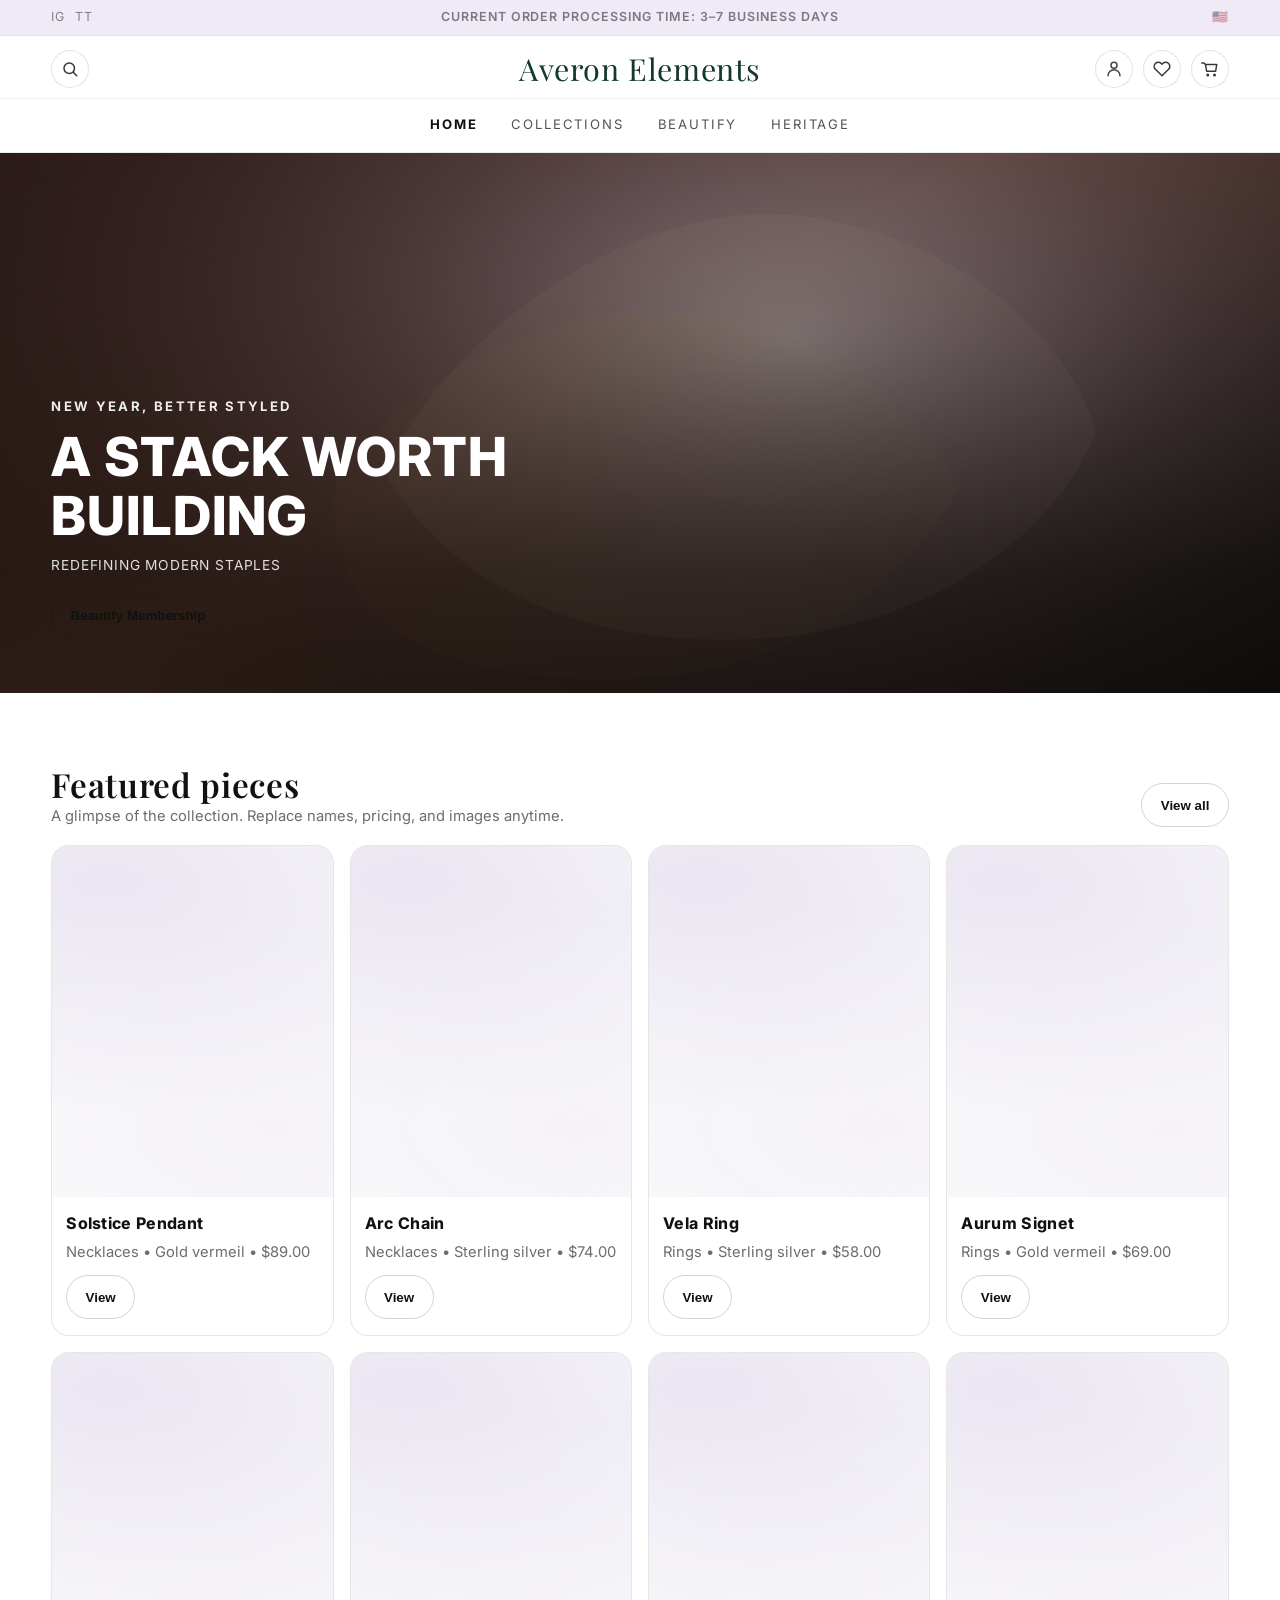
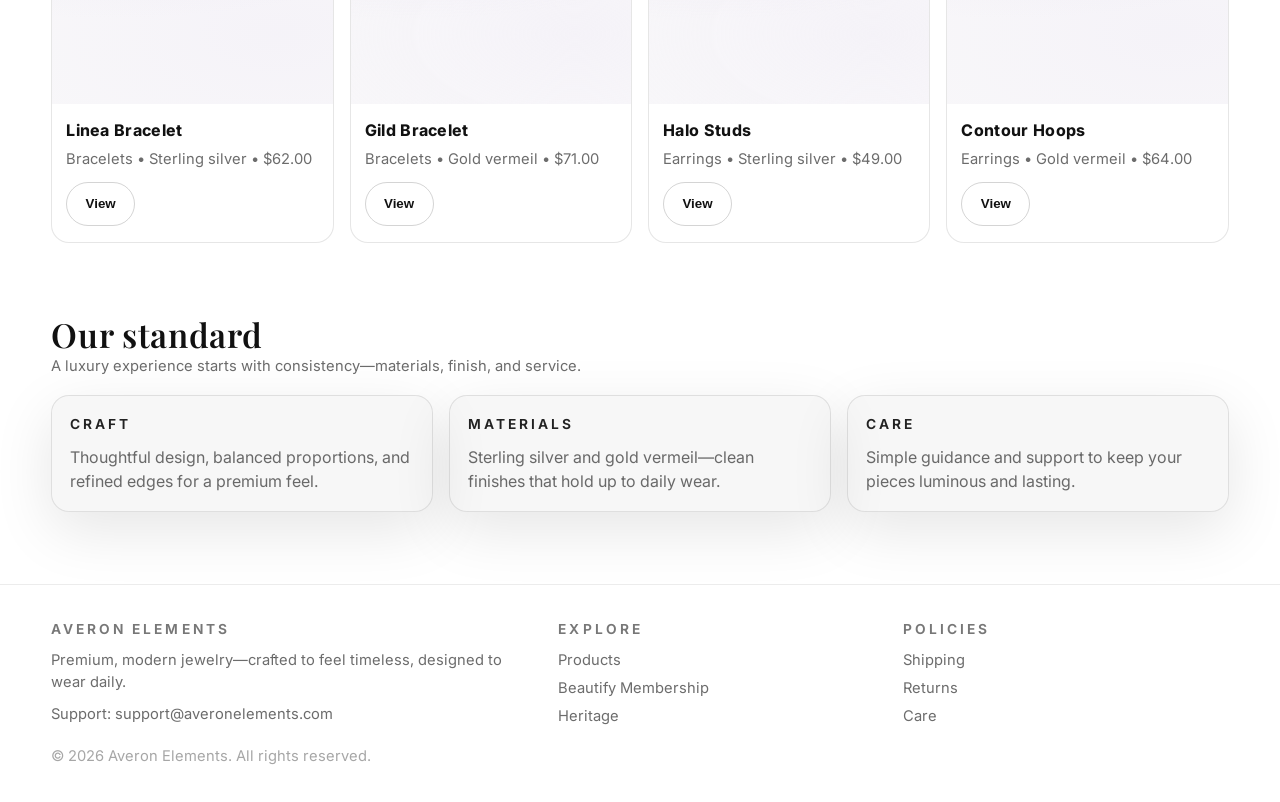
==== index.html @ be100ef4 "Update index.html" ====
<!DOCTYPE html>
<html lang="en">
<head>
  <meta charset="UTF-8" />
  <meta name="viewport" content="width=device-width, initial-scale=1.0"/>
  <title>Averon Elements | Fine Jewelry</title>
  <meta name="description" content="Averon Elements — premium, modern jewelry designed for daily wear and timeless presence."/>
  <link rel="preconnect" href="https://fonts.googleapis.com">
  <link rel="preconnect" href="https://fonts.gstatic.com" crossorigin>
  <link href="https://fonts.googleapis.com/css2?family=Inter:wght@400;600;700;800&family=Playfair+Display:wght@500;600;700&display=swap" rel="stylesheet">
  <link rel="stylesheet" href="averon.css">
</head>
<body>
<header class="site-header">
  <div class="topbar">
    <div class="container topbar-inner">
      <div class="topbar-left" aria-label="Social">
        <a href="#" aria-label="Instagram" title="Instagram">IG</a>
        <a href="#" aria-label="TikTok" title="TikTok">TT</a>
      </div>
      <div class="topbar-center">Current Order Processing Time: 3–7 Business Days</div>
      <div class="topbar-right" aria-label="Region">
        <span title="United States">🇺🇸</span>
      </div>
    </div>
  </div>

  <div class="header-main">
    <div class="container header-main-inner">
      <div class="icon-row">
        <button class="icon-btn" type="button" aria-label="Search">
          <svg viewBox="0 0 24 24" fill="none" stroke="currentColor" stroke-width="2" stroke-linecap="round" stroke-linejoin="round"><circle cx="11" cy="11" r="7"/><path d="M21 21l-4.3-4.3"/></svg>
        </button>
      </div>

      <a class="logo-center" href="index.html" aria-label="Averon Elements Home">Averon Elements</a>

      <div class="icon-row right">
        <a class="icon-btn" href="login.html" aria-label="Account">
          <svg viewBox="0 0 24 24" fill="none" stroke="currentColor" stroke-width="2" stroke-linecap="round" stroke-linejoin="round"><path d="M20 21a8 8 0 0 0-16 0"/><circle cx="12" cy="7" r="4"/></svg>
        </a>
        <button class="icon-btn" type="button" aria-label="Wishlist">
          <svg viewBox="0 0 24 24" fill="none" stroke="currentColor" stroke-width="2" stroke-linecap="round" stroke-linejoin="round"><path d="M20.8 4.6a5.5 5.5 0 0 0-7.8 0L12 5.6l-1-1a5.5 5.5 0 0 0-7.8 7.8l1 1L12 21l7.8-7.6 1-1a5.5 5.5 0 0 0 0-7.8z"/></svg>
        </button>
        <button class="icon-btn" type="button" aria-label="Cart">
          <svg viewBox="0 0 24 24" fill="none" stroke="currentColor" stroke-width="2" stroke-linecap="round" stroke-linejoin="round"><path d="M6 6h15l-1.5 9h-12z"/><path d="M6 6l-2-2H1"/><circle cx="9" cy="20" r="1"/><circle cx="18" cy="20" r="1"/></svg>
        </button>
      </div>
    </div>
  </div>

  <nav class="menu-bar" aria-label="Primary">
    <div class="container menu-inner">
      <a href="index.html" class="active">Home</a>
      <a href="products.html">Collections</a>
      <a href="beautify.html">Beautify</a>
      <a href="heritage.html">Heritage</a>
    </div>
  </nav>
</header>
<main>
  <section class="hero-full" style="--hero-image:url('assets/hero.svg')">
    <div class="hero-overlay">
      <div class="container">
        <div class="hero-copy">
          <div class="hero-eyebrow">New Year, Better Styled</div>
          <h1 style="margin-top:12px;">A STACK WORTH BUILDING</h1>
          <div class="hero-sub">Redefining modern staples</div>
          <div class="hero-actions">
            <button class="lux-btn secondary" type="button" onclick="location.href='beautify.html'">Beautify Membership</button>
          </div>
        </div>
      </div>
    </div>
  </section>

  <section class="section">
    <div class="container">
      <div class="section-head">
        <div>
          <h2>Featured pieces</h2>
          <p class="small">A glimpse of the collection. Replace names, pricing, and images anytime.</p>
        </div>
        <div class="right">
          <button class="lux-btn secondary" type="button" onclick="location.href='products.html'">View all</button>
        </div>
      </div>

      <div id="featuredGrid" class="grid-4"></div>
    </div>
  </section>

  <section class="section" style="padding-top: 0;">
    <div class="container">
      <div class="section-head">
        <div>
          <h2>Our standard</h2>
          <p class="small">A luxury experience starts with consistency—materials, finish, and service.</p>
        </div>
      </div>

      <div class="grid-3">
        <div class="card" style="padding:18px;">
          <div class="brand-mark">Craft</div>
          <p style="margin-top:10px;">Thoughtful design, balanced proportions, and refined edges for a premium feel.</p>
        </div>
        <div class="card" style="padding:18px;">
          <div class="brand-mark">Materials</div>
          <p style="margin-top:10px;">Sterling silver and gold vermeil—clean finishes that hold up to daily wear.</p>
        </div>
        <div class="card" style="padding:18px;">
          <div class="brand-mark">Care</div>
          <p style="margin-top:10px;">Simple guidance and support to keep your pieces luminous and lasting.</p>
        </div>
      </div>
    </div>
  </section>
</main>

<footer>
  <div class="container">
    <div class="footer-grid">
      <div>
        <div class="brand-mark">Averon Elements</div>
        <p class="small" style="margin-top:10px;">Premium, modern jewelry—crafted to feel timeless, designed to wear daily.</p>
        <p class="small" style="margin-top:10px;">Support: <a href="mailto:support@averonelements.com">support@averonelements.com</a></p>
      </div>
      <div>
        <div class="brand-mark">Explore</div>
        <p class="small" style="margin-top:10px;"><a href="products.html">Products</a></p>
        <p class="small" style="margin-top:6px;"><a href="beautify.html">Beautify Membership</a></p>
        <p class="small" style="margin-top:6px;"><a href="heritage.html">Heritage</a></p>
      </div>
      <div>
        <div class="brand-mark">Policies</div>
        <p class="small" style="margin-top:10px;"><a href="heritage.html#shipping">Shipping</a></p>
        <p class="small" style="margin-top:6px;"><a href="heritage.html#returns">Returns</a></p>
        <p class="small" style="margin-top:6px;"><a href="heritage.html#care">Care</a></p>
      </div>
    </div>
    <p class="small" style="margin-top:18px; opacity:.6;">© <span id="year"></span> Averon Elements. All rights reserved.</p>
  </div>
</footer>
<script>document.getElementById('year').textContent = new Date().getFullYear();</script>

<script src="averon.js"></script>
<script>
  // Render featured
  const featured = AVERON_PRODUCTS.slice(0, 8);
  const grid = document.getElementById('featuredGrid');
  featured.forEach(p => grid.appendChild(renderProductCard(p, {
    buttonText: 'View',
    buttonClass: 'lux-btn secondary',
    onClick: () => location.href = 'products.html'
  })));
</script>
</body>
</html>
---- averon.css ----
/*
  Averon Elements — "Flair & Co"-inspired light luxury theme
  (clean white canvas, centered wordmark, full-bleed hero)
*/

:root{
  --bg:#ffffff;
  --panel:#ffffff;
  --panel2:rgba(17,17,17,.03);
  --border:rgba(17,17,17,.10);
  --border2:rgba(17,17,17,.18);
  --text:#111111;
  --muted:rgba(17,17,17,.62);
  --accent:#c7b7df;      /* soft lavender */
  --accent2:#efeaf6;
  --gold:#c9a227;
  --gold2:#f2e3b3;
  --shadow: 0 18px 60px rgba(0,0,0,.10);
  --radius:18px;
  --radius2:26px;
  --font:'Inter', system-ui, -apple-system, Segoe UI, Roboto, Arial, sans-serif;
  --serif:'Playfair Display', Georgia, serif;
}

*{ box-sizing:border-box; margin:0; padding:0; }
html{ scroll-behavior:smooth; }
body{
  background:var(--bg);
  color:var(--text);
  font-family:var(--font);
  line-height:1.5;
  overflow-x:hidden;
}
a{ color:inherit; text-decoration:none; }
img{ max-width:100%; display:block; }

.container{ width:min(1180px, 92vw); margin:0 auto; }
.section{ padding: 72px 0; }
.card{
  background:var(--panel2);
  border:1px solid var(--border);
  border-radius:var(--radius);
  box-shadow: var(--shadow);
}

.brand-mark{
  letter-spacing:.22em;
  text-transform:uppercase;
  font-weight:650;
  font-size:.86rem;
  opacity:.92;
}
.hero-title, h1, h2{
  font-family:var(--serif);
  font-weight:600;
  letter-spacing:.02em;
}
h1{ font-size: clamp(2.3rem, 4.2vw, 3.6rem); line-height:1.08; }
h2{ font-size: clamp(1.7rem, 2.6vw, 2.2rem); line-height:1.2; }
p{ color:var(--muted); }
.small{ font-size:.92rem; }
.muted{ color:var(--muted); }

.lux-btn{
  background: #111;
  color:#fff;
  border:0;
  padding:.85rem 1.15rem;
  border-radius:999px;
  font-weight:750;
  cursor:pointer;
  transition: transform .15s ease, filter .15s ease;
}
.lux-btn:hover{ transform: translateY(-1px); filter:brightness(1.05); }
.lux-btn.secondary{
  background:transparent;
  color:var(--text);
  border:1px solid var(--border2);
}

.pill{
  display:inline-flex; align-items:center; gap:.5rem;
  padding:.45rem .75rem;
  border-radius:999px;
  border:1px solid var(--border2);
  background:rgba(255,255,255,.02);
  color:var(--muted);
  font-size:.9rem;
}

/* Header (topbar + centered wordmark + menu bar) */
header.site-header{
  position:sticky; top:0; z-index:60;
  background: rgba(255,255,255,.92);
  backdrop-filter: blur(12px);
  border-bottom: 1px solid rgba(17,17,17,.08);
}

.topbar{
  background: var(--accent2);
  border-bottom: 1px solid rgba(17,17,17,.06);
  font-size:.78rem;
  letter-spacing:.08em;
  text-transform: uppercase;
}
.topbar-inner{
  display:grid;
  grid-template-columns: 1fr 2fr 1fr;
  align-items:center;
  padding: 8px 0;
  color: rgba(17,17,17,.65);
}
.topbar-left{ display:flex; gap:10px; align-items:center; }
.topbar-left a{ opacity:.75; }
.topbar-left a:hover{ opacity:1; }
.topbar-center{ text-align:center; font-weight:600; opacity:.8; }
.topbar-right{ display:flex; justify-content:flex-end; align-items:center; gap:10px; }

.header-main{ background: rgba(255,255,255,.92); }
.header-main-inner{
  display:grid;
  grid-template-columns: 1fr auto 1fr;
  align-items:center;
  padding: 14px 0 10px;
}

.logo-center{
  font-family: var(--serif);
  font-size: 1.9rem;
  letter-spacing:.02em;
  color:#103a2f; /* deep green like reference */
  text-align:center;
  line-height:1;
}

.icon-row{ display:flex; gap:10px; align-items:center; }
.icon-row.right{ justify-content:flex-end; }
.icon-btn{
  width:38px; height:38px;
  display:inline-flex; align-items:center; justify-content:center;
  border-radius: 999px;
  border: 1px solid rgba(17,17,17,.12);
  background: rgba(255,255,255,.70);
  cursor:pointer;
  transition: transform .12s ease, background .12s ease;
}
.icon-btn:hover{ transform: translateY(-1px); background: rgba(255,255,255,1); }
.icon-btn svg{ width:18px; height:18px; opacity:.78; }

.menu-bar{ border-top: 1px solid rgba(17,17,17,.06); }
.menu-inner{
  display:flex;
  justify-content:center;
  gap: 18px;
  padding: 10px 0 12px;
  font-size:.82rem;
  letter-spacing:.14em;
  text-transform: uppercase;
}
.menu-inner a{ color: rgba(17,17,17,.72); padding: 6px 8px; border-radius: 10px; }
.menu-inner a:hover{ color:#111; background: rgba(17,17,17,.05); }
.menu-inner a.active{ color:#111; font-weight:700; }

/* Hide legacy header blocks (kept in HTML for now) */
.nav, .nav-links, .nav-right, .btn-login, .logo{ display:none !important; }

/* Full-bleed homepage hero (reference-inspired) */
.hero-full{
  position:relative;
  min-height: 540px;
  display:flex;
  align-items:flex-end;
  background:
    linear-gradient(180deg, rgba(0,0,0,.10) 0%, rgba(0,0,0,.50) 78%),
    var(--hero-image, radial-gradient(900px 520px at 30% 20%, rgba(199,183,223,.55), transparent 55%));
  background-size: cover;
  background-position: center;
}
.hero-overlay{
  padding: 74px 0 56px;
  width:100%;
}
.hero-copy{
  max-width: 720px;
  color:#fff;
}
.hero-eyebrow{
  letter-spacing:.18em;
  text-transform: uppercase;
  font-weight:700;
  font-size:.82rem;
  opacity:.92;
}
.hero-copy h1{ color:#fff; font-family: var(--font); font-weight: 800; letter-spacing:.02em; }
.hero-sub{ margin-top: 10px; color: rgba(255,255,255,.86); letter-spacing:.06em; text-transform: uppercase; font-size:.86rem; }
.hero-actions{ display:flex; gap:10px; flex-wrap:wrap; margin-top: 18px; }
@media (max-width: 760px){ .hero-full{ min-height: 460px; } }
.kpi{ display:flex; flex-direction:column; gap:6px; padding: 14px 0; border-top:1px solid rgba(255,255,255,.06); }
.kpi:first-of-type{ border-top:0; padding-top:0; }
.kpi strong{ color:var(--text); letter-spacing:.02em; }
.kpi span{ color:var(--muted); font-size:.92rem; }

.section-head{ display:flex; justify-content:space-between; align-items:flex-end; gap: 14px; margin-bottom: 18px; }
.section-head .right{ display:flex; gap:10px; align-items:center; flex-wrap:wrap; }

.grid-4{ display:grid; grid-template-columns: repeat(4, minmax(0,1fr)); gap: 16px; }
.grid-3{ display:grid; grid-template-columns: repeat(3, minmax(0,1fr)); gap: 16px; }
@media (max-width: 1100px){ .grid-4{ grid-template-columns: repeat(2, minmax(0,1fr)); } .grid-3{ grid-template-columns: repeat(2, minmax(0,1fr)); } }
@media (max-width: 640px){ .grid-4,.grid-3{ grid-template-columns: 1fr; } }

.product-card{
  background: rgba(255,255,255,.92);
  border: 1px solid rgba(17,17,17,.10);
  border-radius: var(--radius);
  overflow:hidden;
  transition: transform .18s ease, border-color .18s ease;
}
.product-card:hover{ transform: translateY(-2px); border-color: rgba(17,17,17,.18); }
.product-img{
  aspect-ratio: 4/5;
  background:
    radial-gradient(900px 420px at 20% 10%, rgba(199,183,223,.30), transparent 55%),
    radial-gradient(800px 420px at 80% 80%, rgba(239,234,246,.45), transparent 60%),
    rgba(17,17,17,.02);
}
.product-body{ padding: 14px 14px 16px; }
.product-name{ font-weight:750; letter-spacing:.02em; }
.product-meta{ font-size:.92rem; color:var(--muted); margin-top:6px; }
.product-actions{ display:flex; gap:8px; margin-top: 12px; flex-wrap:wrap; }

.filters{ display:flex; flex-wrap:wrap; gap:8px; margin: 14px 0 18px; }
.filter-btn{
  padding:.55rem .85rem;
  border-radius:999px;
  border:1px solid var(--border2);
  background: rgba(255,255,255,.02);
  color: var(--text);
  cursor:pointer;
}
.filter-btn.active{ background: rgba(201,162,39,.14); }

.beautify-wrap{ display:grid; grid-template-columns: 1.35fr .65fr; gap: 18px; align-items:start; }
@media (max-width: 1000px){ .beautify-wrap{ grid-template-columns: 1fr; } }
.sticky{ position: sticky; top: 92px; }
.summary{
  padding: 18px;
  border-radius: var(--radius);
  border:1px solid var(--border);
  background: rgba(255,255,255,.03);
}
.progress{
  height: 10px;
  border-radius: 999px;
  background: rgba(255,255,255,.08);
  overflow:hidden;
  margin: 10px 0 14px;
}
.progress > div{ height: 100%; width:0%; background: linear-gradient(90deg, var(--gold), var(--gold2)); }
.summary-list{ display:flex; flex-direction:column; gap:10px; margin: 12px 0 14px; }
.summary-item{ display:flex; justify-content:space-between; gap:10px; font-size:.95rem; color: rgba(245,242,236,.9); }
.hr{ height:1px; background: rgba(255,255,255,.08); margin: 12px 0; }

.form{
  display:grid; gap: 12px;
}
.input, textarea{
  width:100%;
  padding: 12px 12px;
  background: rgba(255,255,255,.03);
  border:1px solid rgba(255,255,255,.10);
  border-radius: 12px;
  color: var(--text);
  outline:none;
}
textarea{ min-height: 120px; resize: vertical; }

footer{
  border-top:1px solid rgba(17,17,17,.08);
  padding: 34px 0;
  color: var(--muted);
}
.footer-grid{
  display:grid;
  grid-template-columns: 1.2fr .8fr .8fr;
  gap: 18px;
}
@media (max-width: 900px){ .footer-grid{ grid-template-columns:1fr; } }
.footer-grid a{ color: var(--muted); }
.footer-grid a:hover{ color: var(--text); }
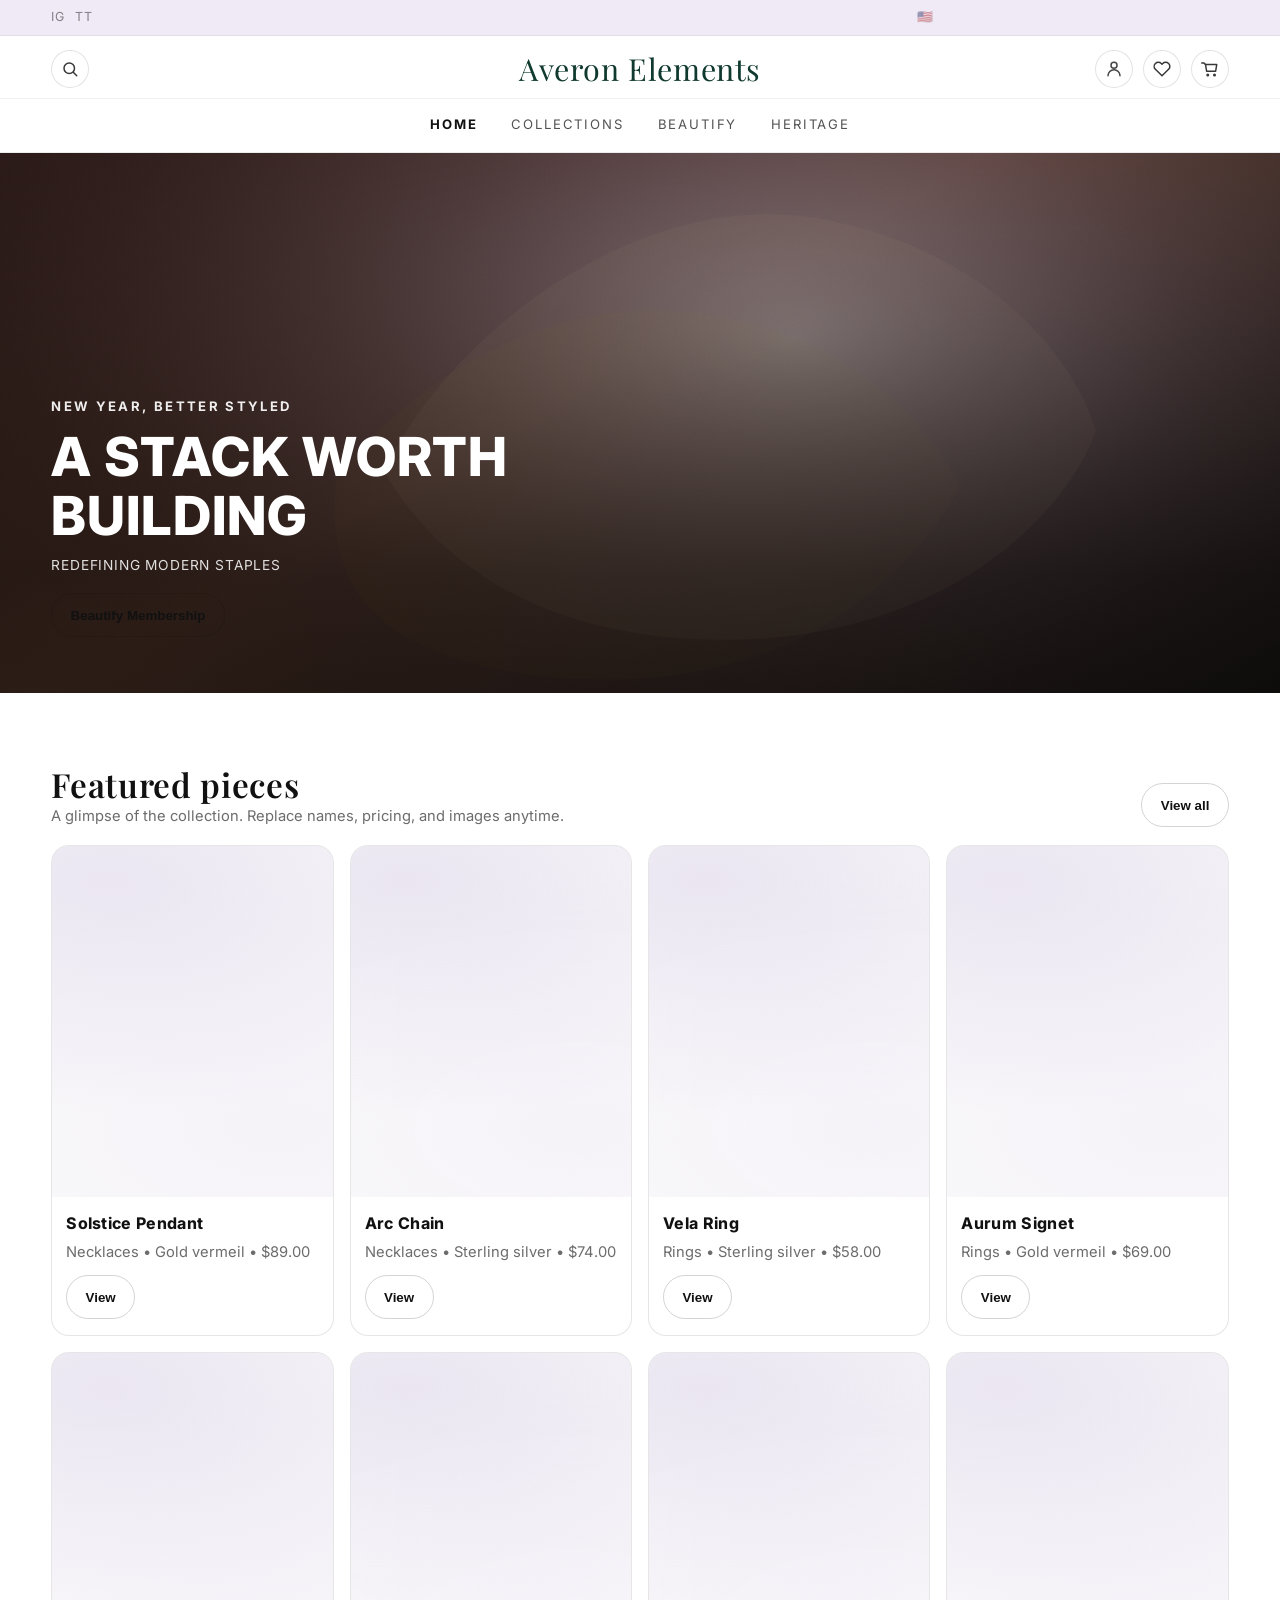
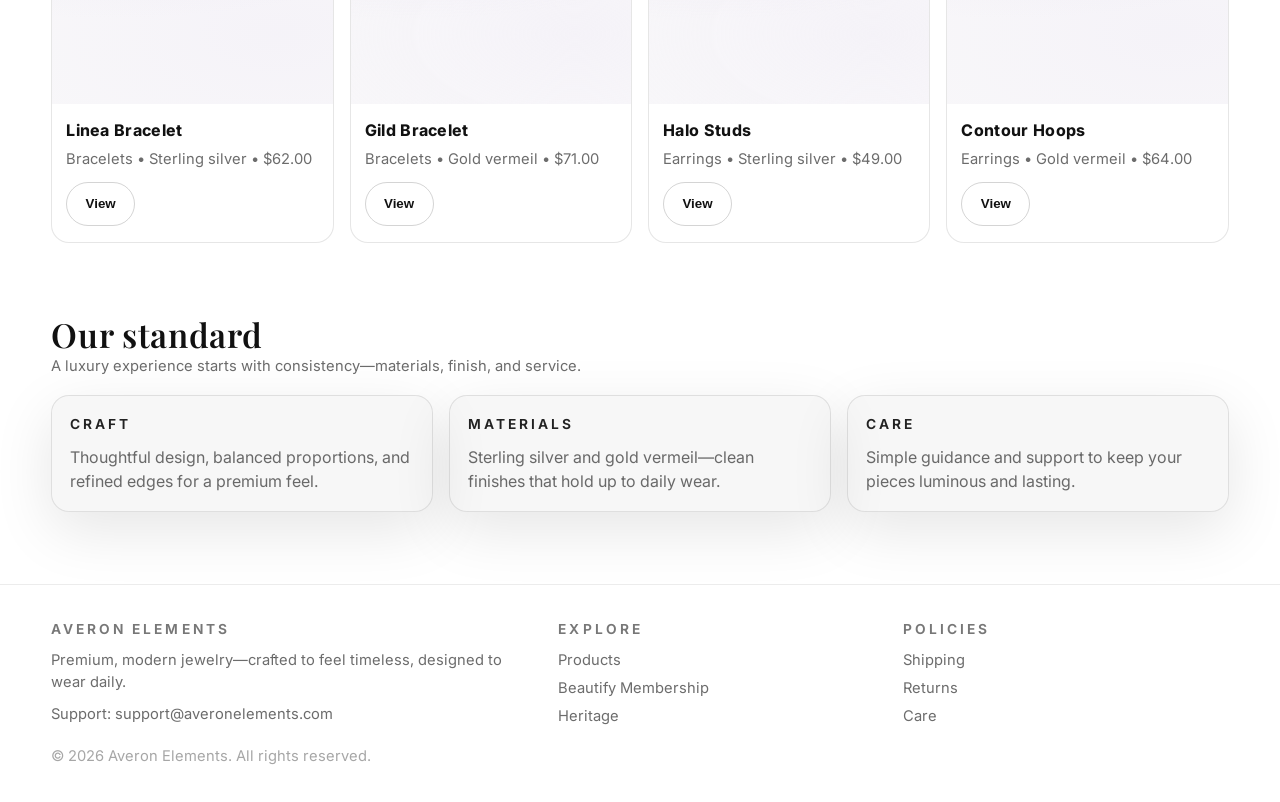
==== commit 62346af6: "Update index.html" ====
--- a/index.html
+++ b/index.html
@@ -18,7 +18,6 @@
         <a href="#" aria-label="Instagram" title="Instagram">IG</a>
         <a href="#" aria-label="TikTok" title="TikTok">TT</a>
       </div>
-      <div class="topbar-center">Current Order Processing Time: 3–7 Business Days</div>
       <div class="topbar-right" aria-label="Region">
         <span title="United States">🇺🇸</span>
       </div>
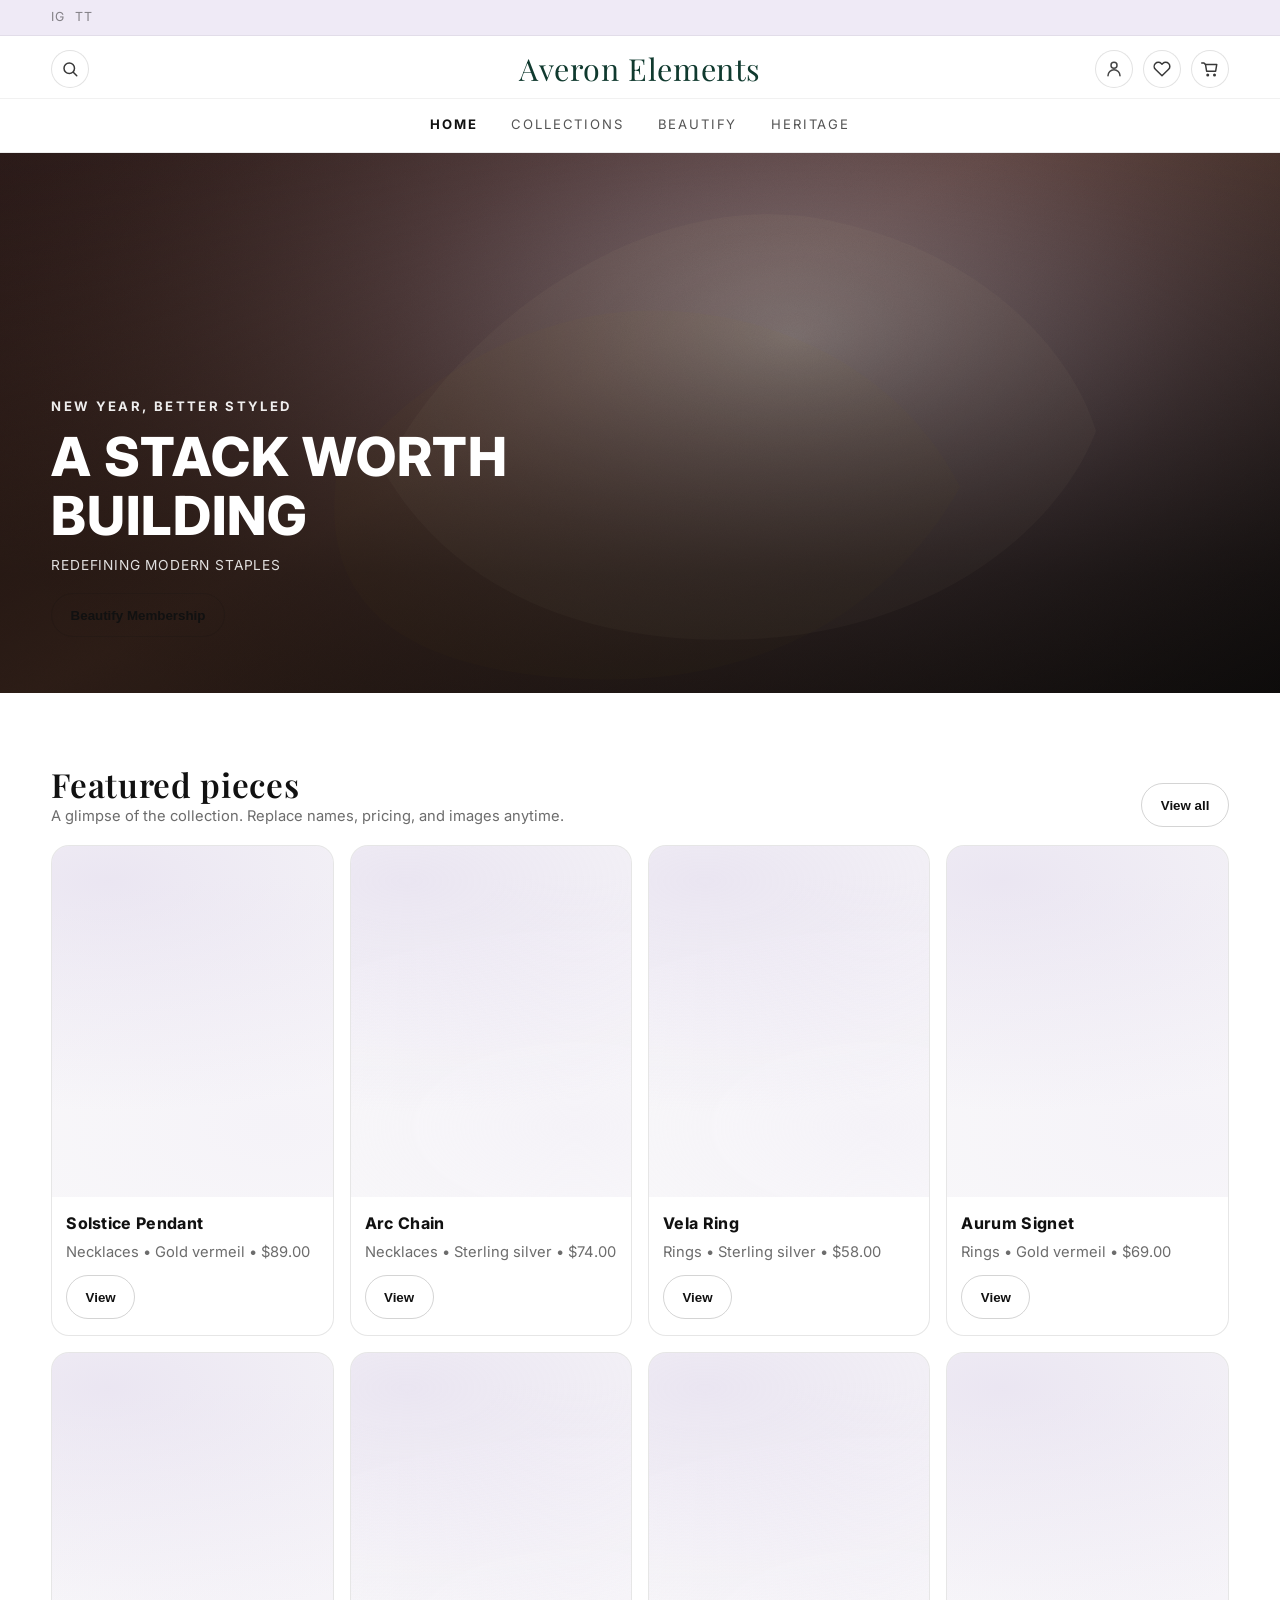
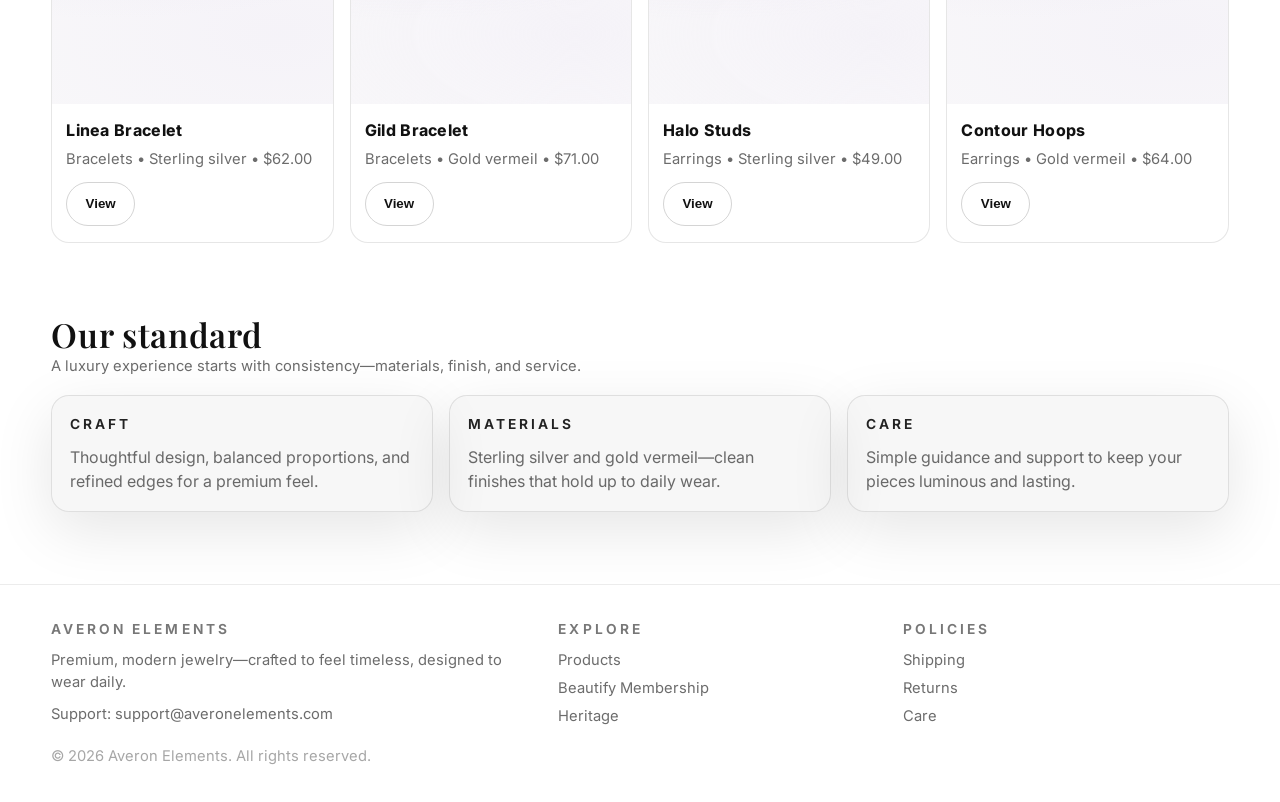
==== commit 06c4e286: "Update index.html" ====
--- a/index.html
+++ b/index.html
@@ -18,9 +18,7 @@
         <a href="#" aria-label="Instagram" title="Instagram">IG</a>
         <a href="#" aria-label="TikTok" title="TikTok">TT</a>
       </div>
-      <div class="topbar-right" aria-label="Region">
-        <span title="United States">🇺🇸</span>
-      </div>
+
     </div>
   </div>
 
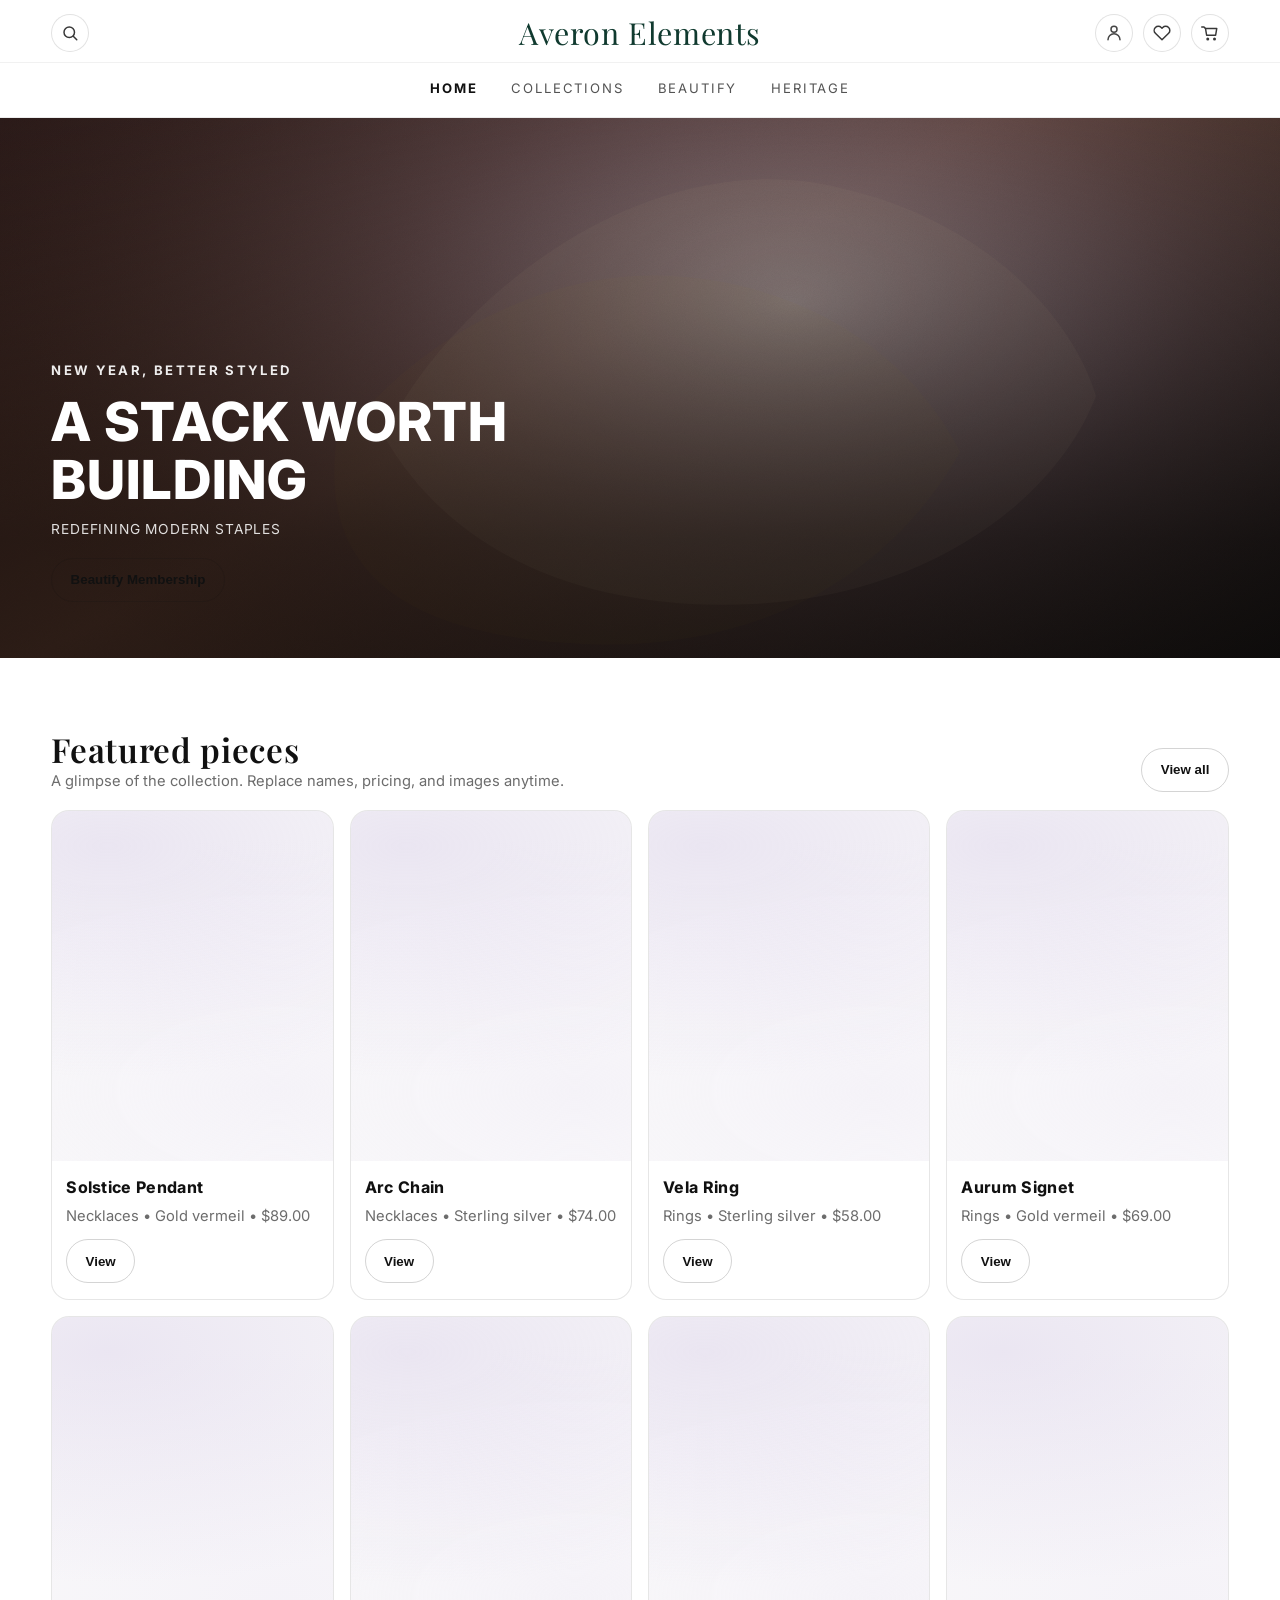
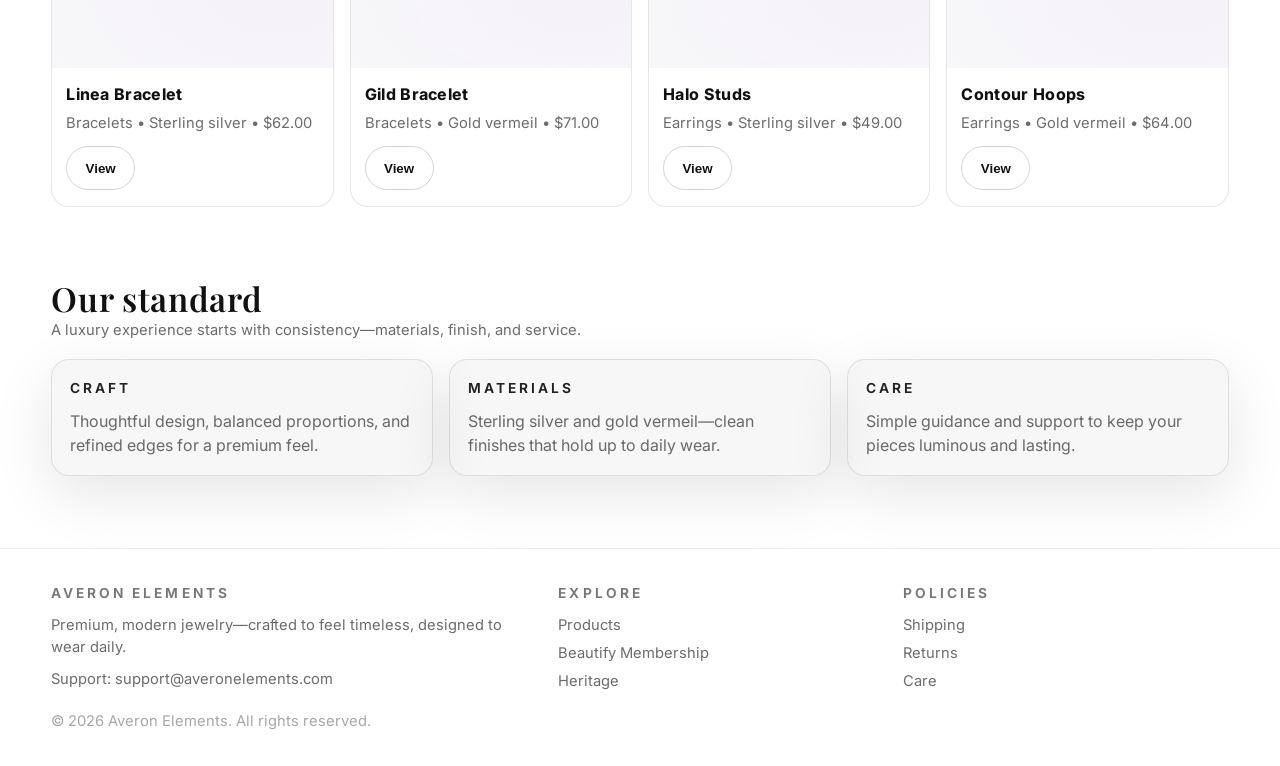
==== commit 5b4ea7c4: "Update index.html" ====
--- a/index.html
+++ b/index.html
@@ -12,15 +12,7 @@
 </head>
 <body>
 <header class="site-header">
-  <div class="topbar">
-    <div class="container topbar-inner">
-      <div class="topbar-left" aria-label="Social">
-        <a href="#" aria-label="Instagram" title="Instagram">IG</a>
-        <a href="#" aria-label="TikTok" title="TikTok">TT</a>
-      </div>
-
-    </div>
-  </div>
+ 
 
   <div class="header-main">
     <div class="container header-main-inner">
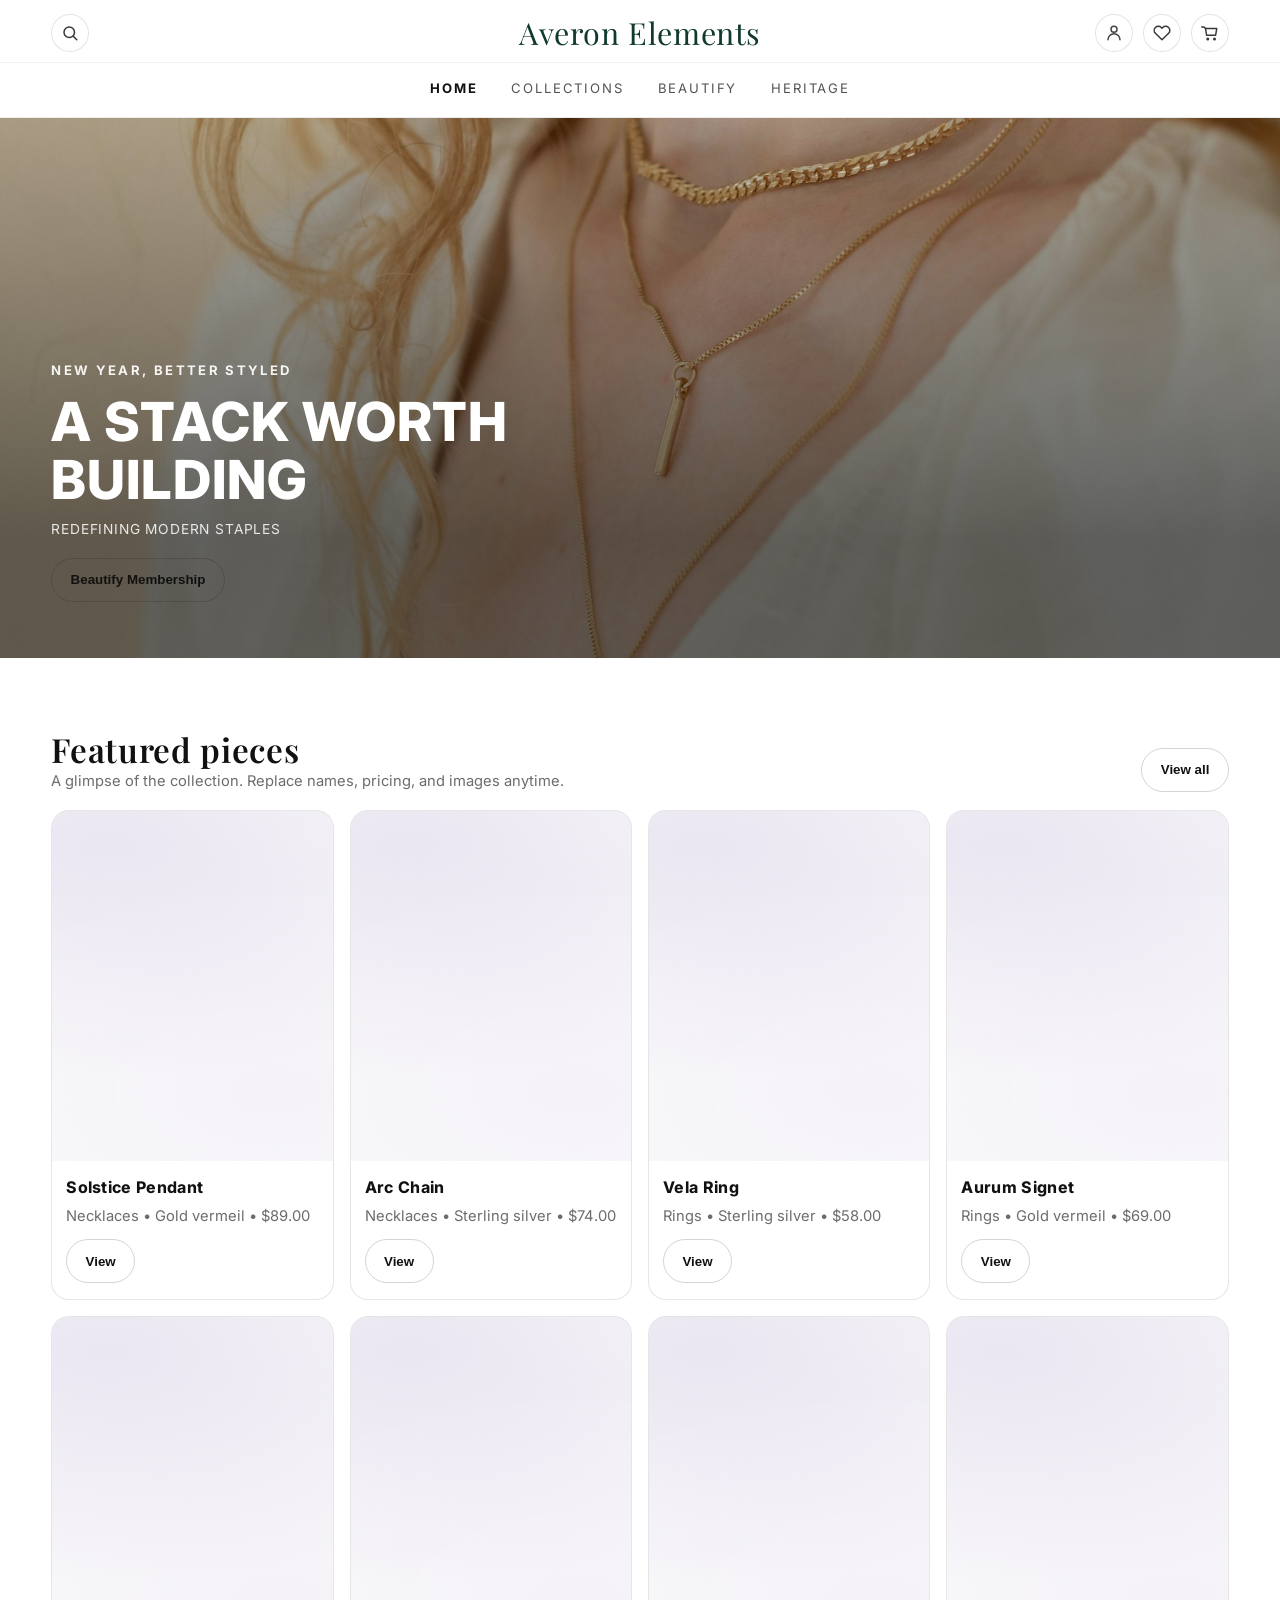
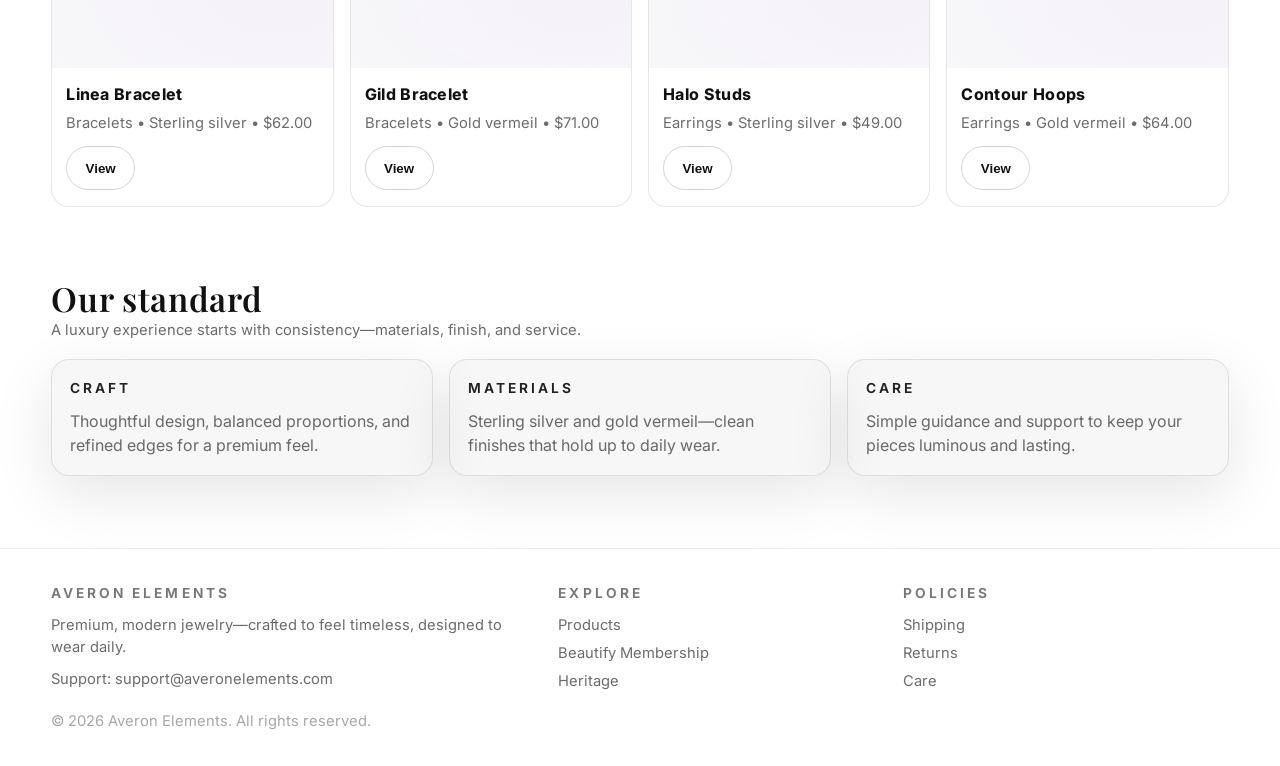
==== commit 6efdd865: "Update index.html" ====
--- a/index.html
+++ b/index.html
@@ -48,7 +48,7 @@
   </nav>
 </header>
 <main>
-  <section class="hero-full" style="--hero-image:url('assets/hero.svg')">
+  <section class="hero-full" style="--hero-image:url('assets/pexels-ron-lach-9489731.jpg')">
     <div class="hero-overlay">
       <div class="container">
         <div class="hero-copy">
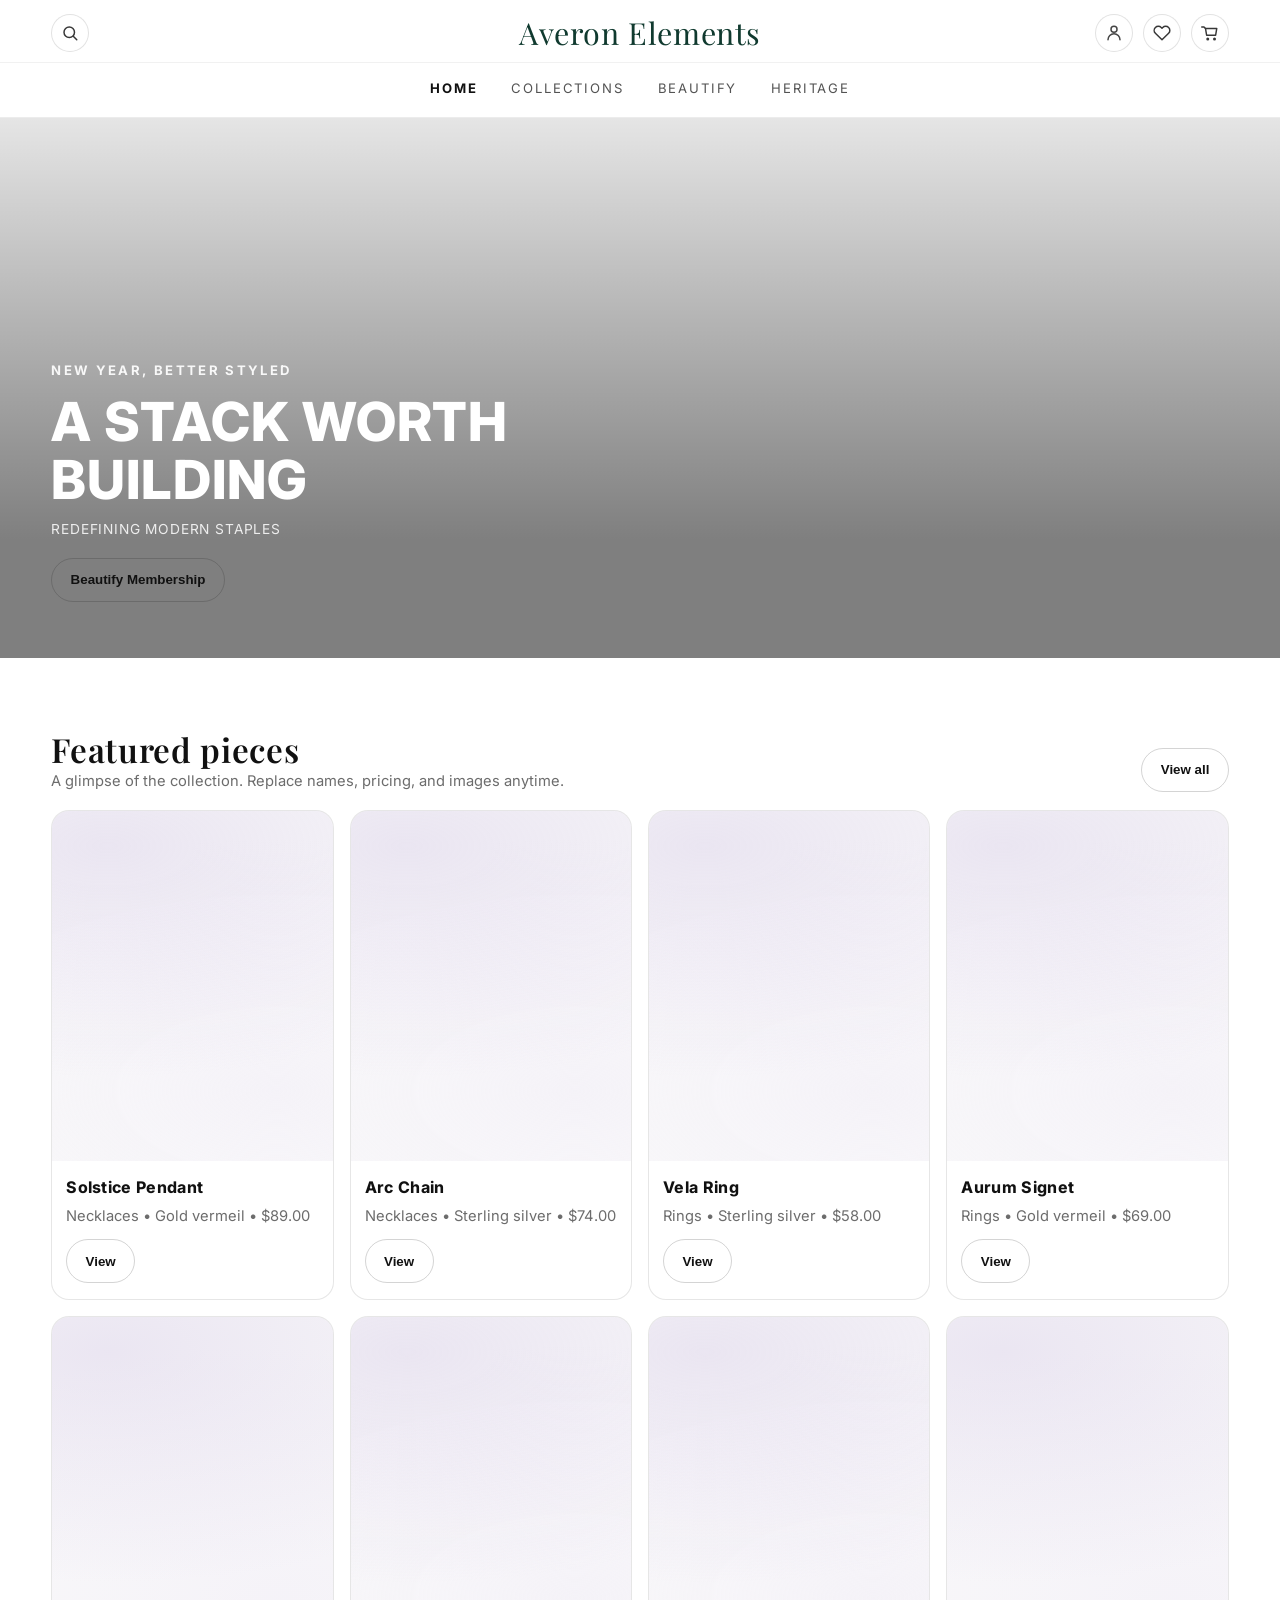
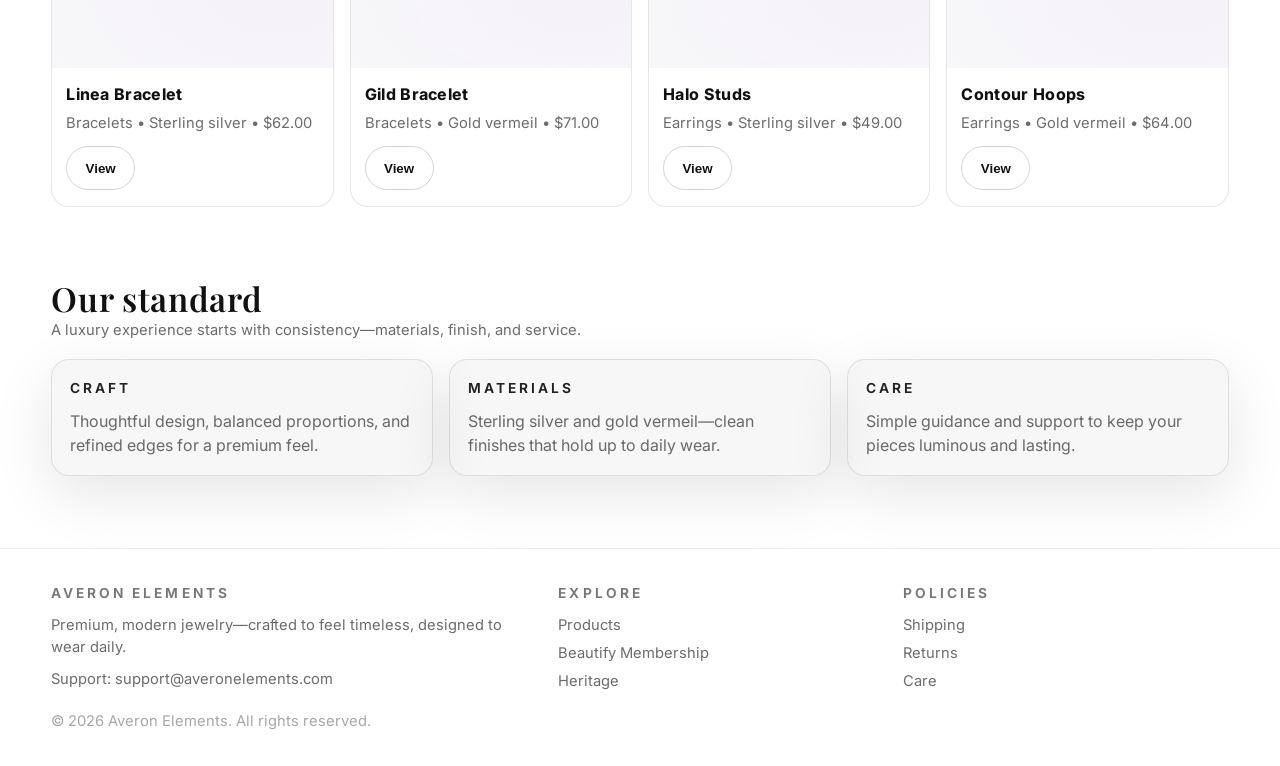
==== commit 1af677db: "Update index.html" ====
--- a/index.html
+++ b/index.html
@@ -48,7 +48,7 @@
   </nav>
 </header>
 <main>
-  <section class="hero-full" style="--hero-image:url('assets/pexels-ron-lach-9489731.jpg')">
+  <section class="hero-full" style="--hero-image:url('assets/model.mp4')">
     <div class="hero-overlay">
       <div class="container">
         <div class="hero-copy">
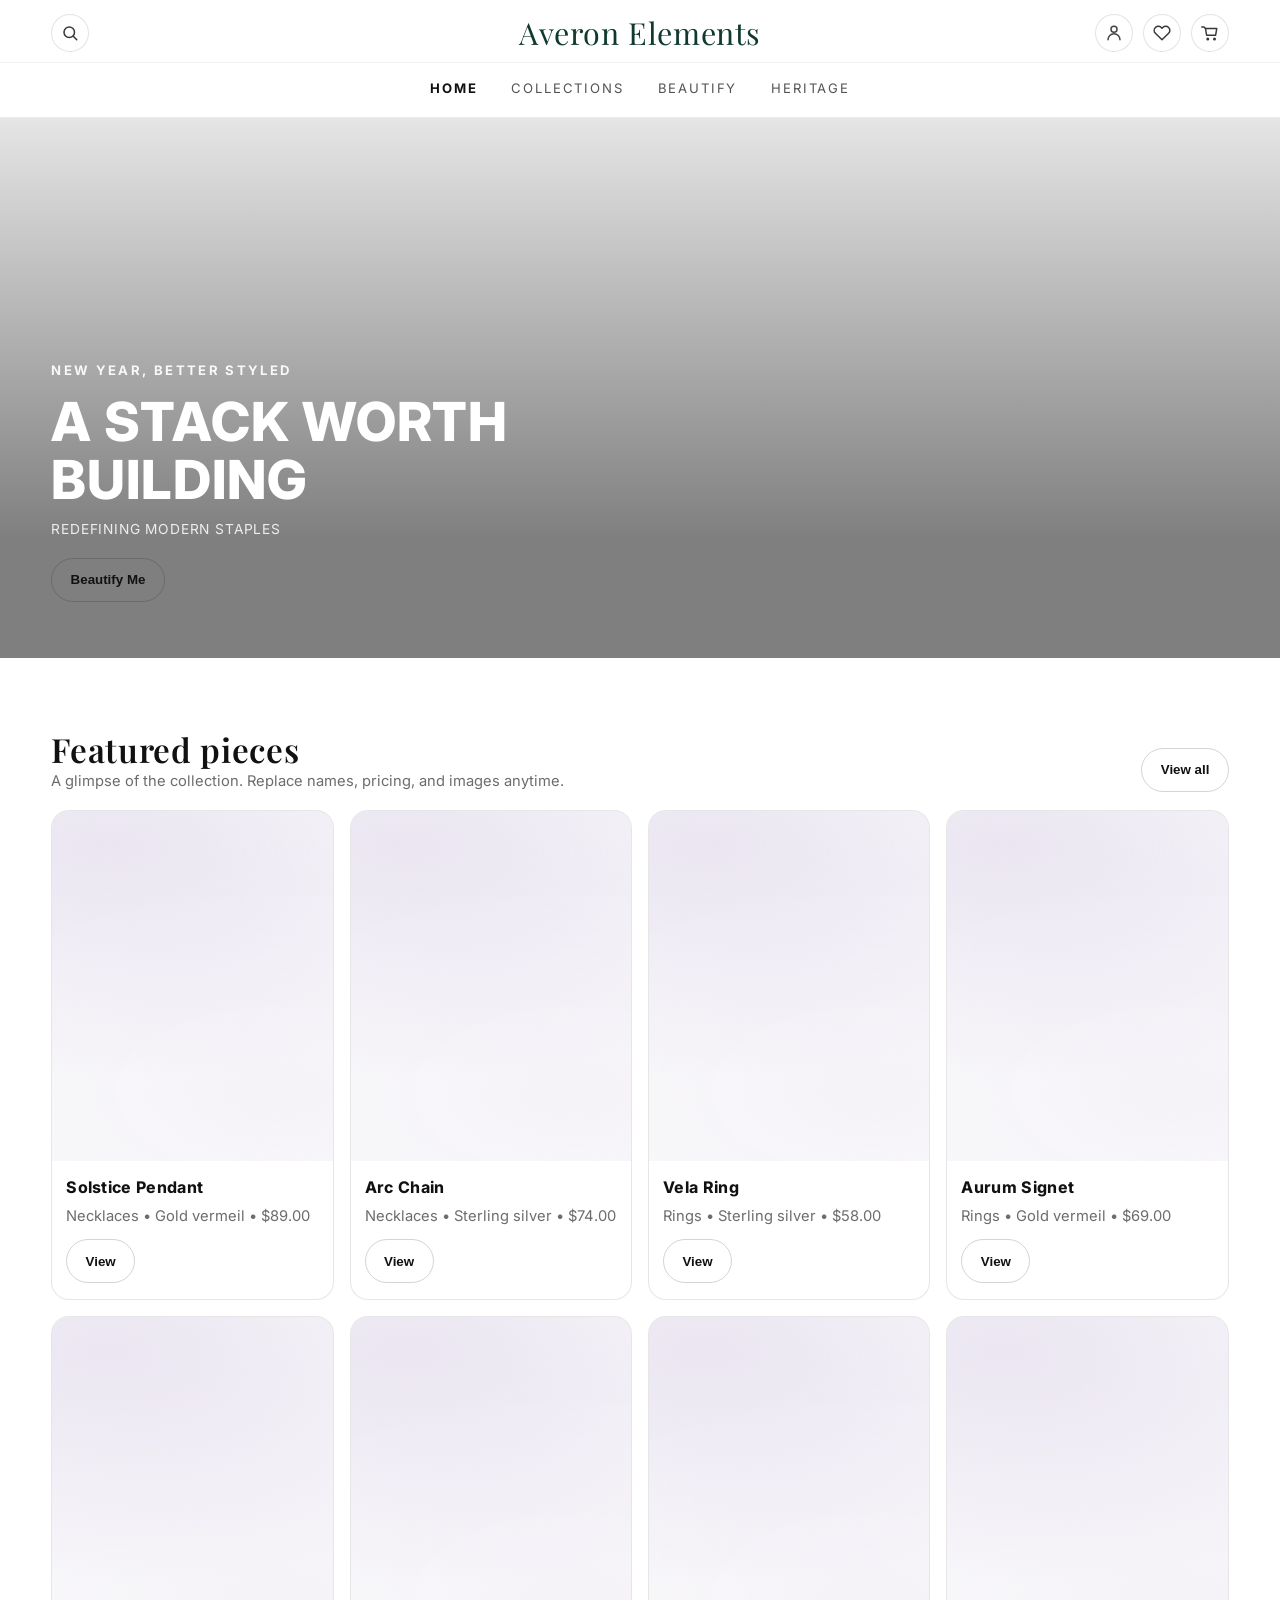
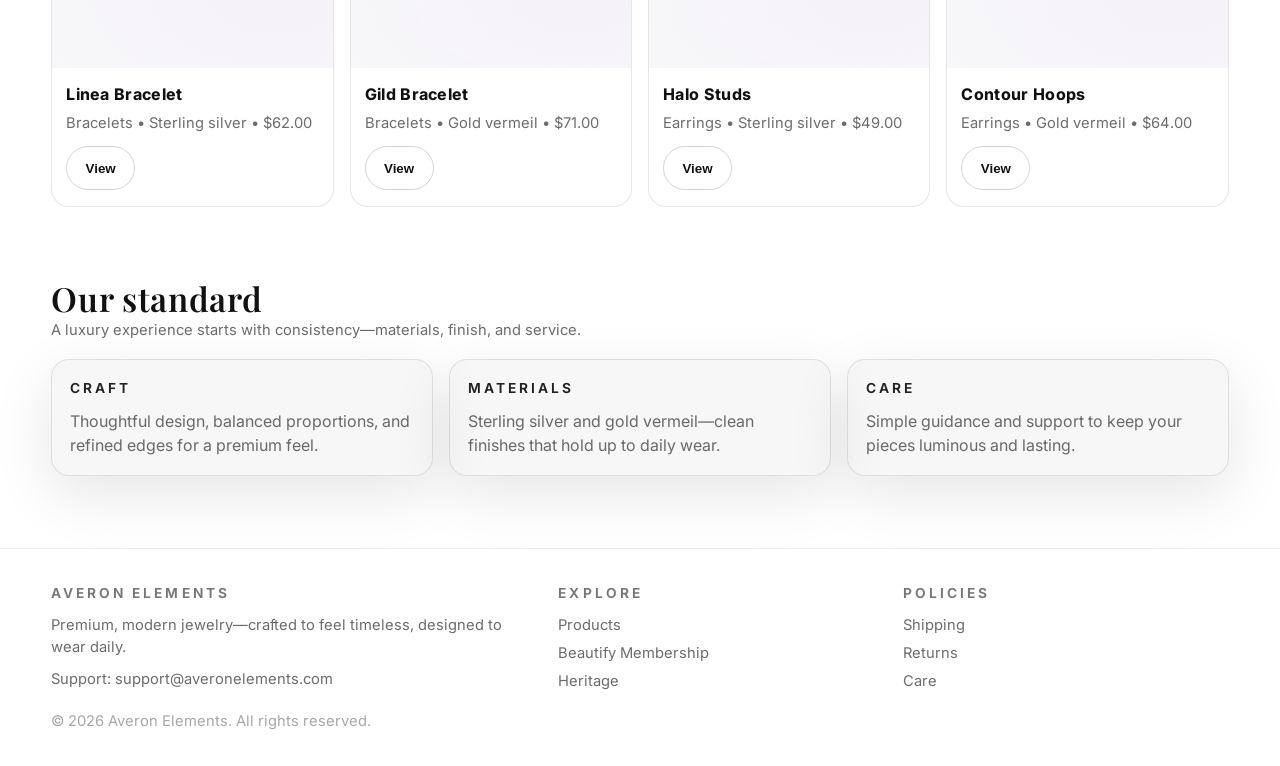
==== commit b4eefee0: "Update index.html" ====
--- a/index.html
+++ b/index.html
@@ -48,7 +48,7 @@
   </nav>
 </header>
 <main>
-  <section class="hero-full" style="--hero-image:url('assets/model.mp4')">
+  <section class="hero-full" style="--hero-image:url('assets/jewels.mp4')">
     <div class="hero-overlay">
       <div class="container">
         <div class="hero-copy">
@@ -56,7 +56,7 @@
           <h1 style="margin-top:12px;">A STACK WORTH BUILDING</h1>
           <div class="hero-sub">Redefining modern staples</div>
           <div class="hero-actions">
-            <button class="lux-btn secondary" type="button" onclick="location.href='beautify.html'">Beautify Membership</button>
+            <button class="lux-btn secondary" type="button" onclick="location.href='beautify.html'">Beautify Me</button>
           </div>
         </div>
       </div>
